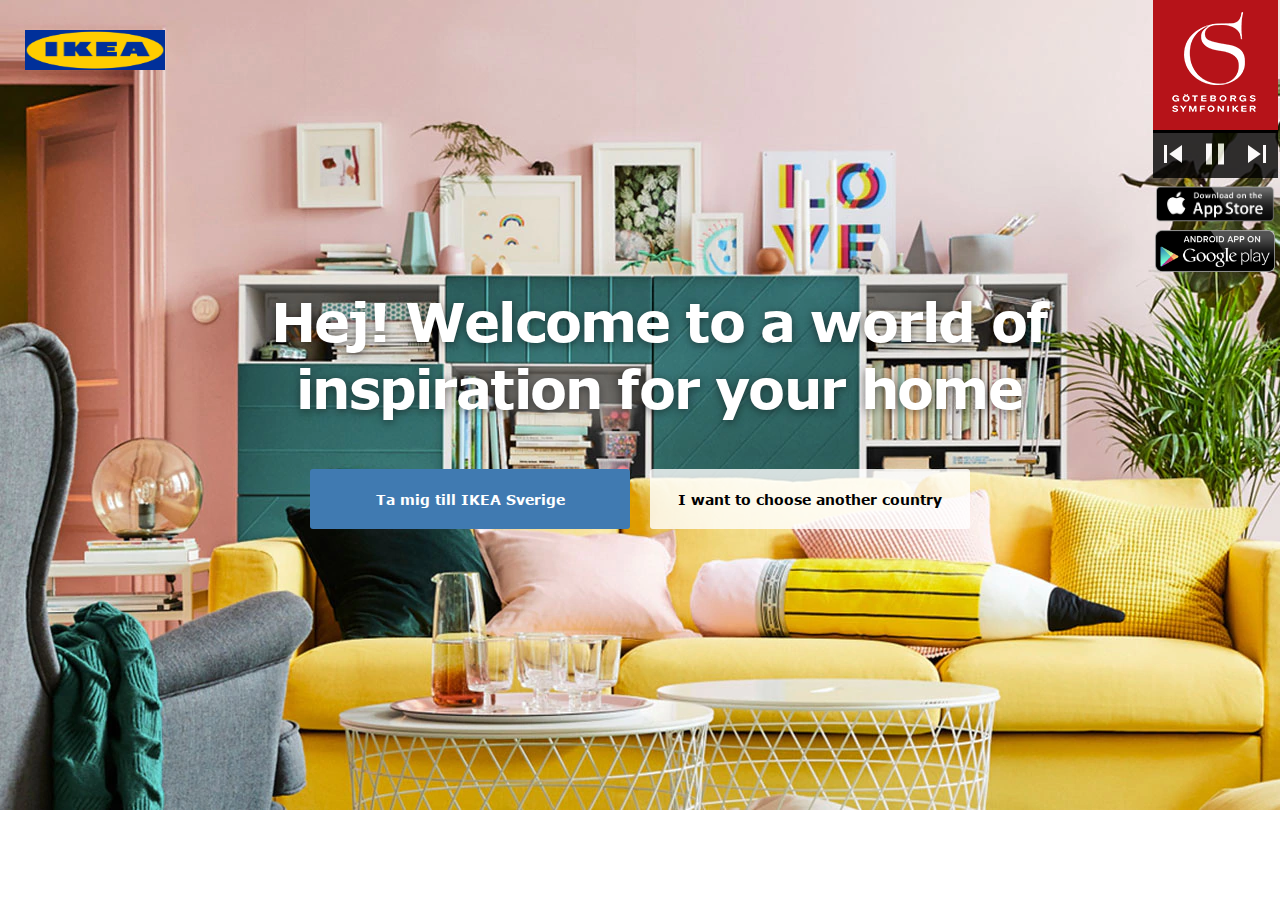
==== index.html @ 362a224e "first commit" ====
<!DOCTYPE html>
<html>
    <head>
        <meta charset="utf-8">
        <link rel="stylesheet" href="css/master.css">
        <title>IKEA</title>
    </head>
    <body>
      <div class="container">
          <div class="row">
              <div class="loggotyp">
                    <img src="1280px-Ikea_logo.svg.png" alt="">
              </div><!-- End Loggotype-->

              <div class="heading">
                  <div class="headline">
                      <h1>Hej! Welcome to a world of</h1>
                      <h1>inspiration for your home</h1>
                  </div><!-- End Headline-->
              </div><!-- End Heading-->

              <div class="player">
                  <div class="cover">
                      <img src="gso-top-logo.png" alt="">
                  </div><!-- End cover-->
                  <div class="controll">
                      <button type="button" id="prev"><img class="controlls" src="images/ic_skip_previous_white_24dp.png" alt=""></button>
                      <button type="button" id="play"><img class="controlls" id="playButton" src="images/ic_pause_white_24dp.png" alt=""></button>
                      <button type="button" id="next"><img class="controlls" src="images/ic_skip_next_white_24dp.png" alt=""></button>
                  </div><!-- End Controll -->
                  <div class="download">
                      <img src="images/kidtrol-app-download.png" alt="">
                      <img src="images/play-store-download.png" alt="">
                  </div><!-- End Download-->
              </div><!-- End Player-->

          </div><!-- End Row-->

          <div class="row">
              <div class="springBoard">
                  <div class="wrapperSweden">
                    <a id="blue" href="page1.html">Ta mig till IKEA Sverige</a>
                </div><!-- End Wrapper-->
                <div class="wrapperContreys">
                    <a id="blur" href="#">I want to choose another country</a>
                </div><!-- End Wrapper-->
            </div><!-- End SpringBoard-->

          </div><!-- End Row-->
      </div><!-- End container -->
      <footer><img src="images/Skärmavbild 2017-08-25 kl. 13.11.26.png" alt=""></footer>
      <script type="text/javascript" src="main.js">
      </script>
    </body>
</html>
---- css/master.css ----
@font-face {
  font-family: verdana;
  src: url("../verdana-1361513441.ttf");
}

@font-face {
  font-family: verdanab;
  src: url("../verdanab.ttf");
}

body{
  margin: 0 auto;
}



.container{
  background: url("../images/gw201708_desktop.jpg");
  margin: 0 auto;
  max-width: 1440px;
  height: 810px;
  font-family: verdanab;
}

.row{
  display: flex;
  /*align-items: center;*/
  flex-direction: row;
  justify-content: space-between;
  margin-top: 0px;

}

.loggotyp{
  /*float: left;*/
  margin-left: 25px;
  margin-top: 30px;
}

.loggotyp img{
  width: 140px;
  height: 40px;
}

.player{
  /*float:right;*/
  width: 125px;
  margin-right: 2px;
  /*background: rgba(255, 255, 255, 0.4);*/
}

.player img{
  padding: 0;
  margin: 0;

}

.cover{
  background: black;
  padding: 0;
  margin: 0;

}

button{
  border: none;
  background: none;
  padding: 3px;
  margin: 0px;
}

.controll{
  margin: 0;
  padding: 0;
  background: black;
  display: flex;
  align-items: center;
  justify-content: center;
  opacity: 0.8;
}

.download{
  display: flex;
  align-items: center;
  flex-direction: column;
}

.download img{
  width: 120px;
  padding-top: 8px;
}



.headline{
  color: white;
  margin: 0 auto;
  text-align: center;
  font-size: 1.7rem;
  line-height: 110%;
  letter-spacing: -0.06667em;
  padding: 0;

}

.headline h1{
  text-shadow: 0 2px 10px rgba(0,0,0,0.5);
}

.heading{
  margin-top: 270px;
}

.springBoard{
  width: 100%;
  display: flex;
  align-items: center;
  justify-content: center;
  padding-top: 30px;
}

.wrapperSweden{
  width: 320px;
  height: 60px;
  background: #407ab1;
  margin-right: 10px;
  border-radius: 3px;
  font-size: 14px;
  display: flex;
}

.wrapperContreys{
  width: 320px;
  height: 60px;
  background: rgba(255, 255, 255, 0.8);
  margin-left: 10px;
  border-radius: 3px;
  font-size: 14px;
  display: flex;
}

#blue{
  width: 100%;
  display: flex;
  justify-content: center;
  align-items: center;
  color: white;
  text-decoration: none;
}

#blur{
  width: 100%;
  display: flex;
  justify-content: center;
  align-items: center;
  color: black;
  text-decoration: none;
}

#blue:visited{
  color: white;
  text-decoration: none;
}

#blue:hover{
  color: white;
  text-decoration: none;
}

#blur:visited{
  color: black;
  text-decoration: none;
}

#blur:hover{
  color: black;
  text-decoration: none;
}
footer{
  max-width: 1440px;
  margin: 0 auto;
}

footer img{
  margin: 0 auto;
  width: 1440px;
}
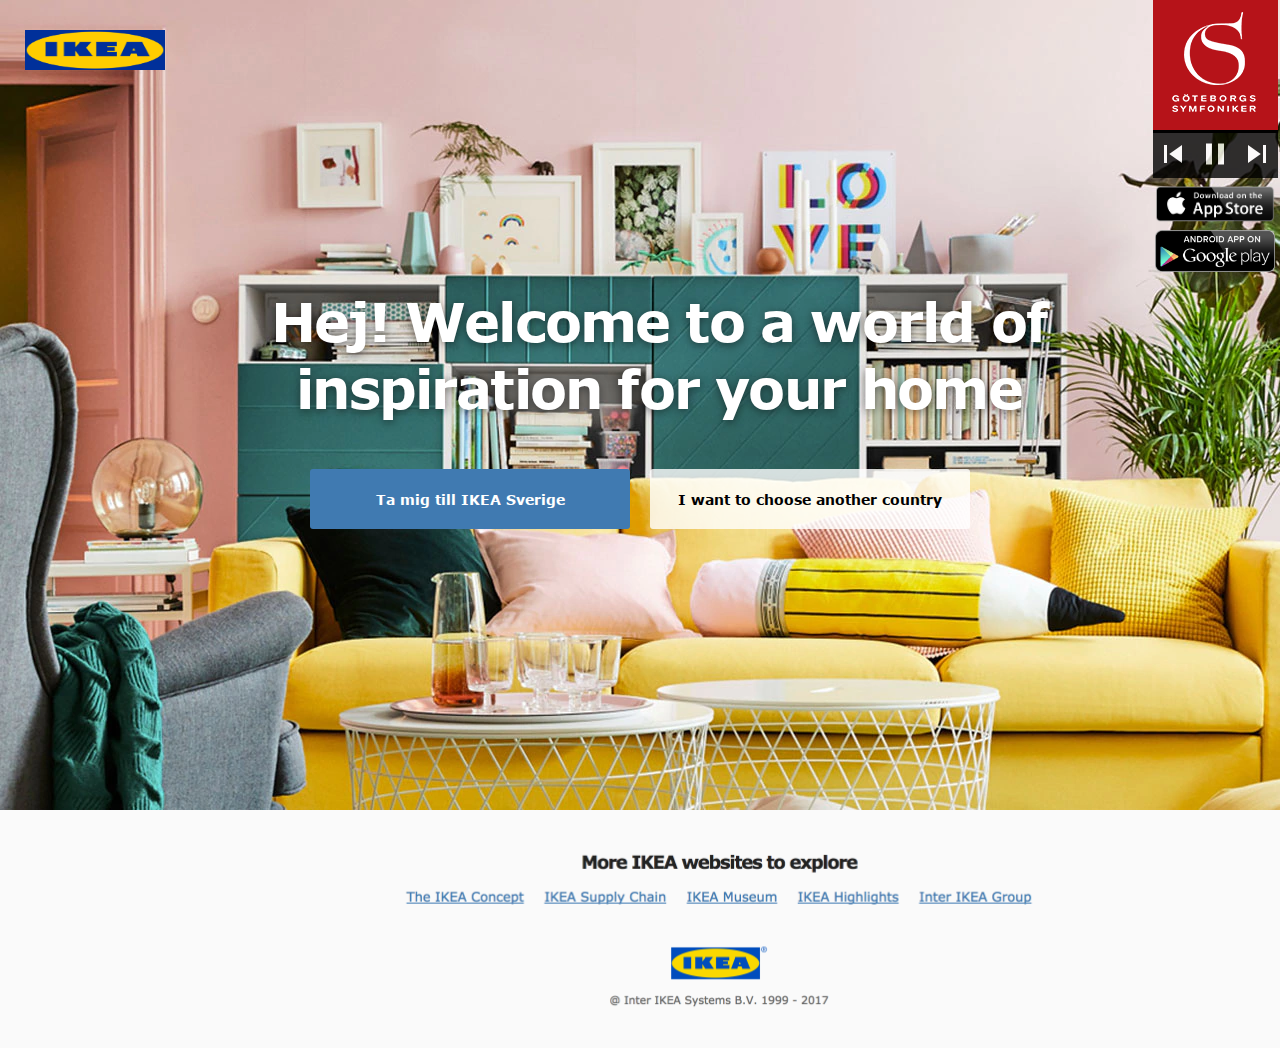
==== commit 0e418ff9: "new footer" ====
--- a/index.html
+++ b/index.html
@@ -48,7 +48,7 @@
 
           </div><!-- End Row-->
       </div><!-- End container -->
-      <footer><img src="images/Skärmavbild 2017-08-25 kl. 13.11.26.png" alt=""></footer>
+      <footer><img src="images/footer.png" alt=""></footer>
       <script type="text/javascript" src="main.js">
       </script>
     </body>
--- a/css/master.css
+++ b/css/master.css
@@ -183,5 +183,5 @@
 
 footer img{
   margin: 0 auto;
-  width: 1440px;
+  max-width: 1440px;
 }
